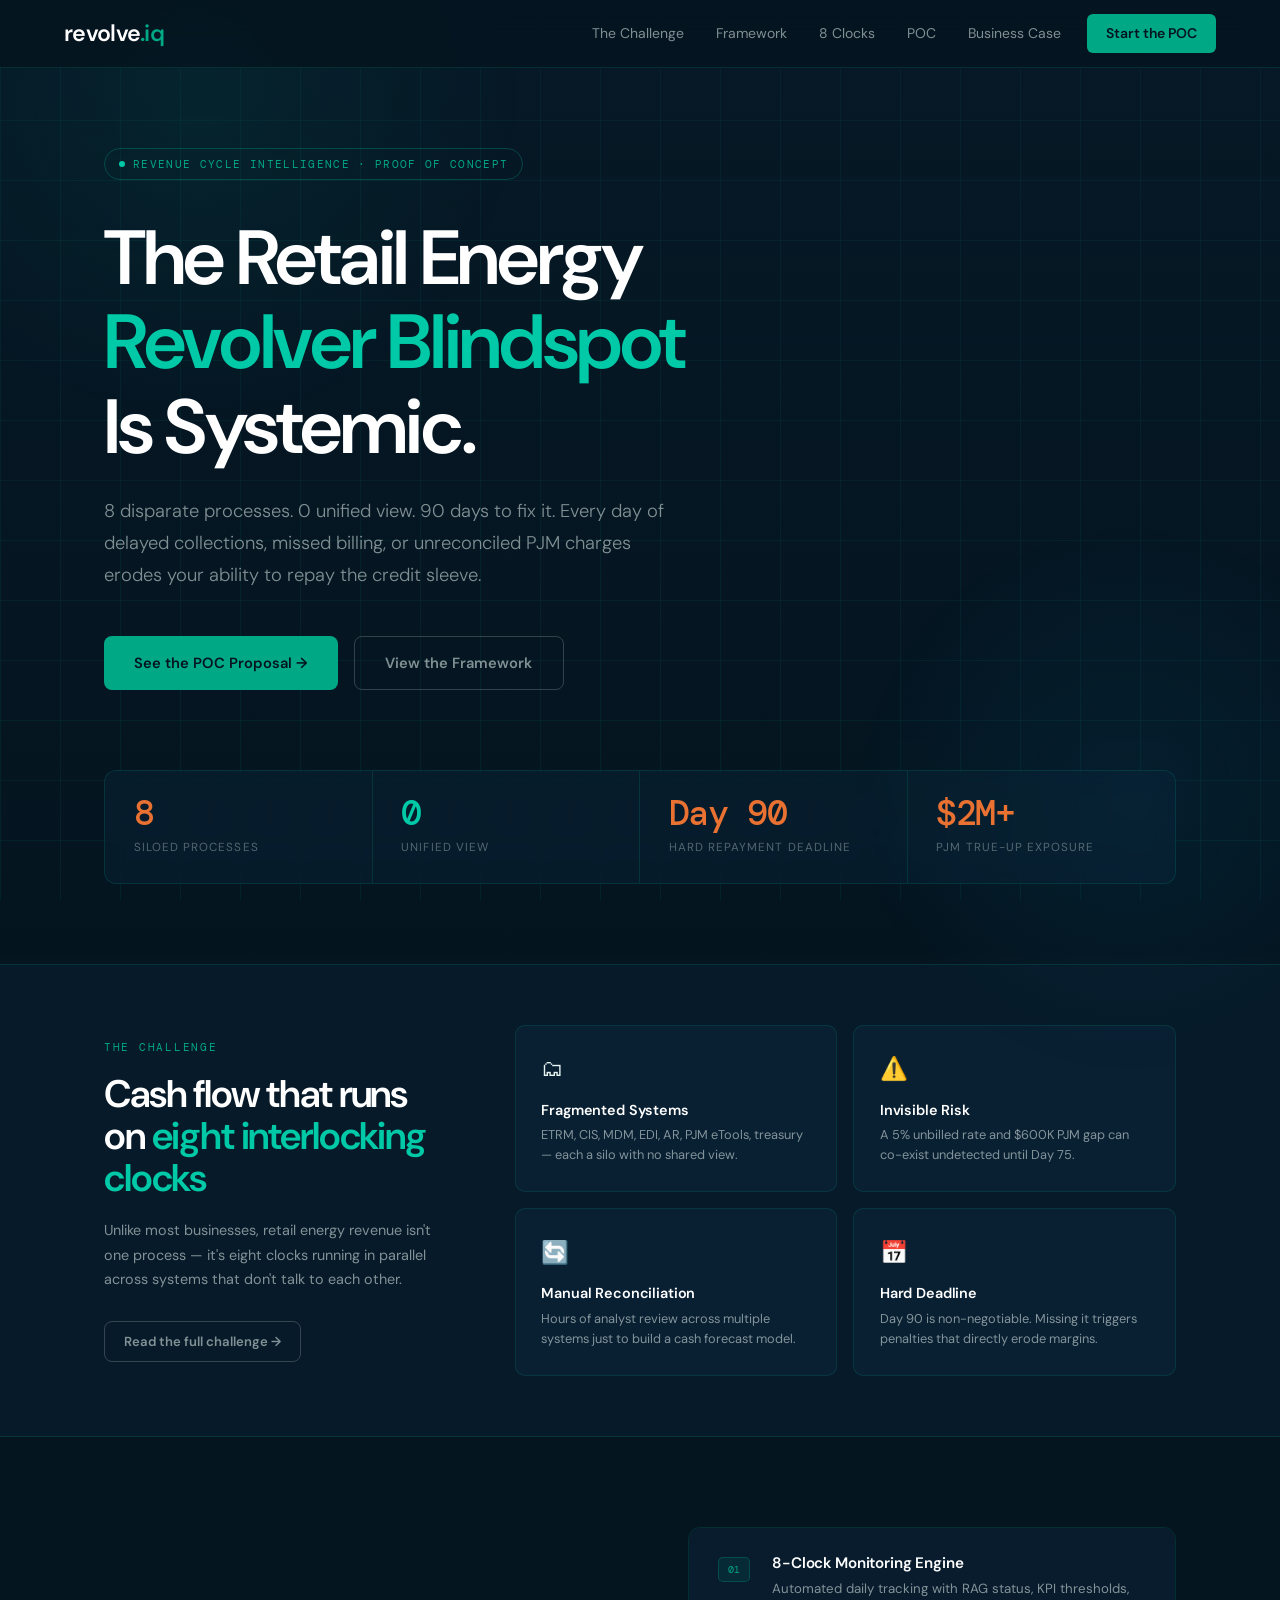
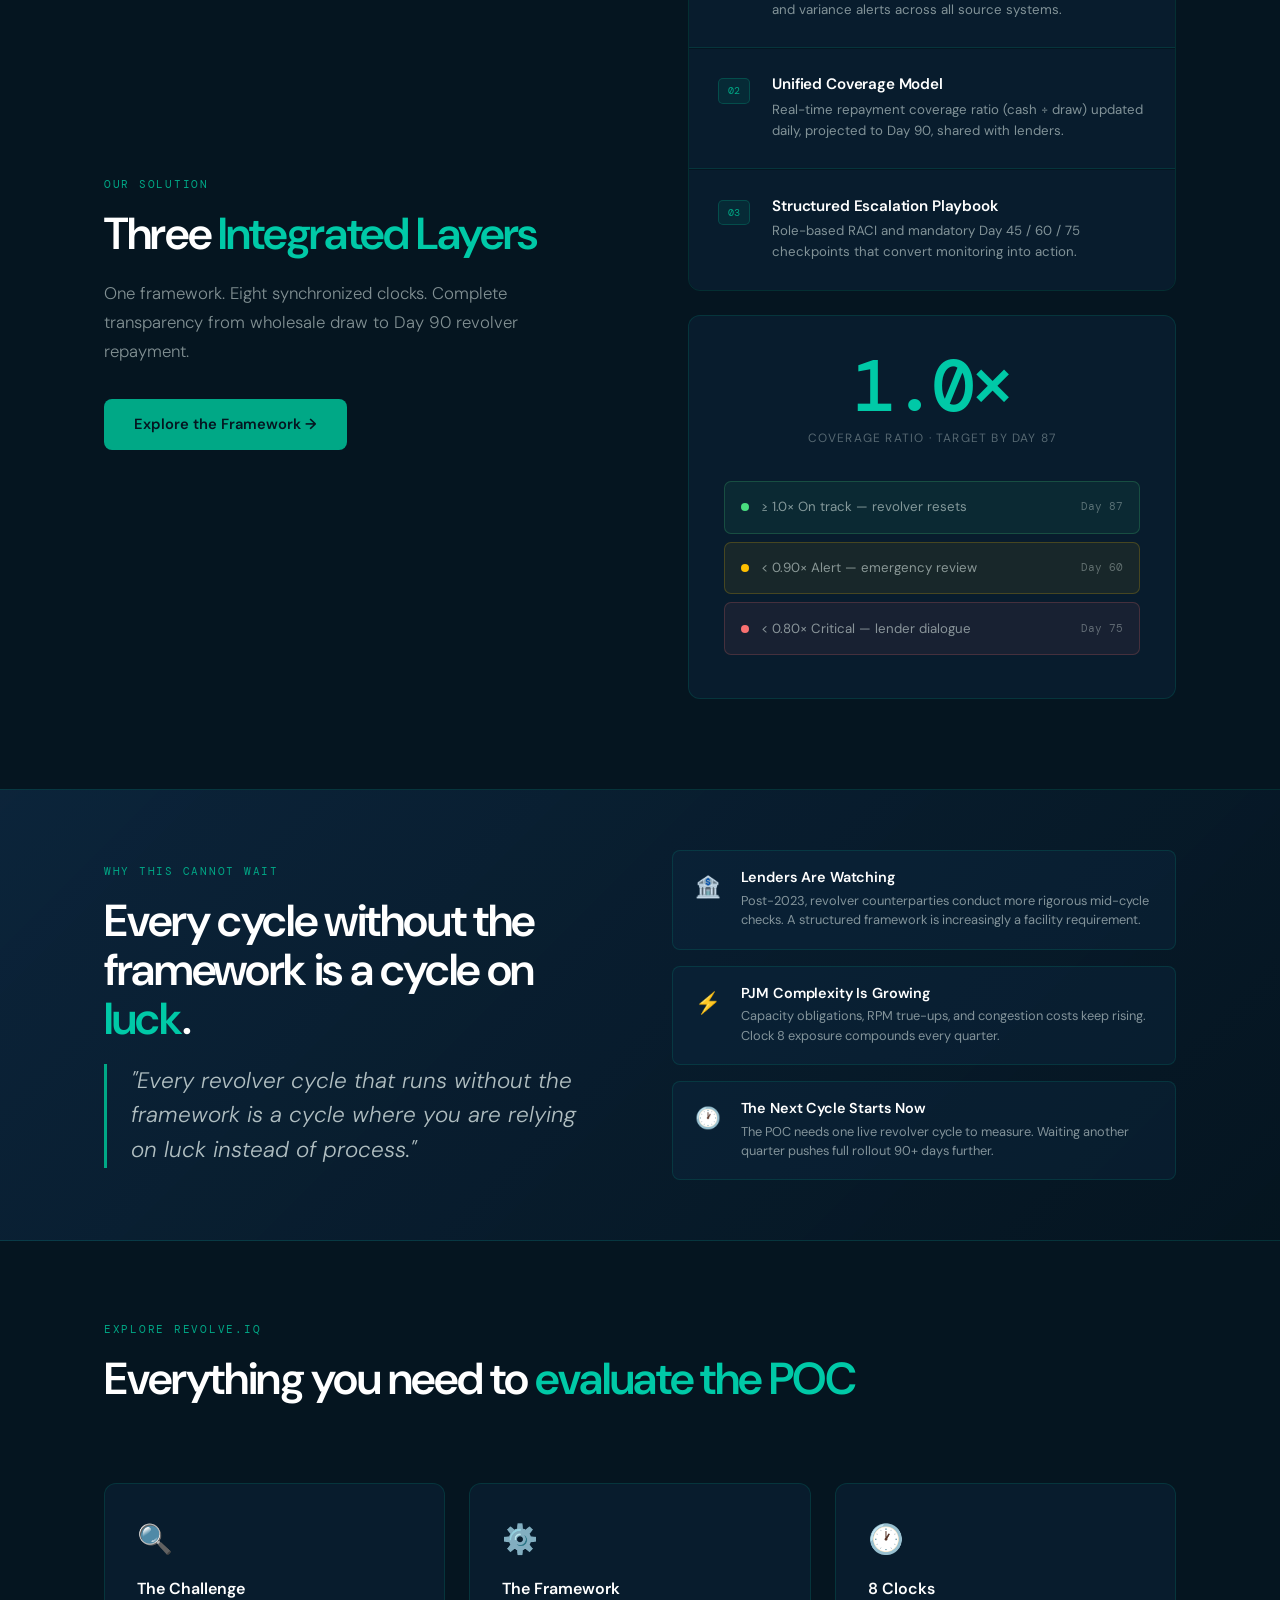
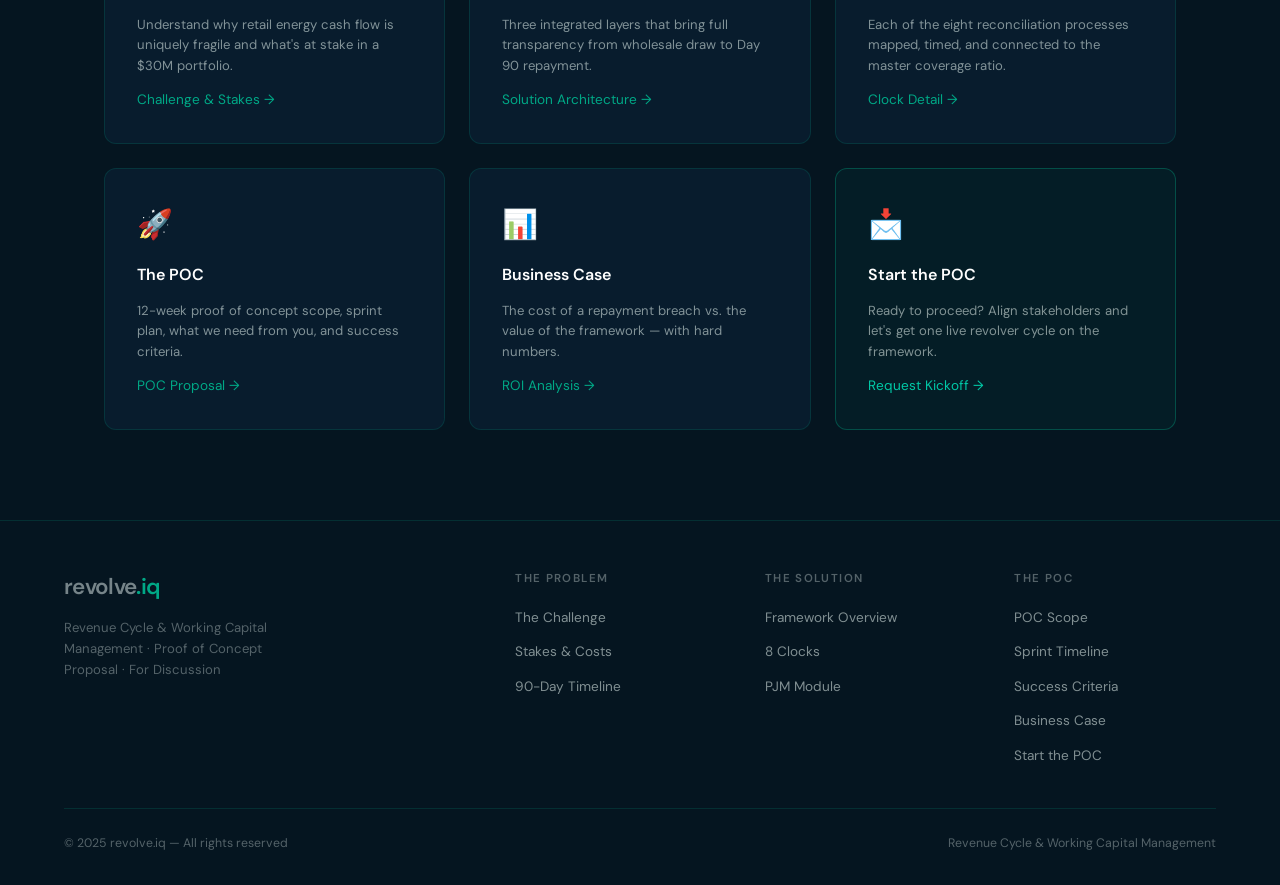
==== index.html @ ef3887de "Initial commit: Revolve IQ website" ====
<!DOCTYPE html>
<html lang="en">
<head>
<meta charset="UTF-8">
<meta name="viewport" content="width=device-width, initial-scale=1.0">
<title>revolve.iq — Revenue Cycle Intelligence</title>
<meta name="description" content="8 clocks. One repayment goal. The Revenue Cycle Oversight Framework for retail energy operators.">
<link rel="stylesheet" href="styles.css">
<style>
/* ── HERO ── */
.hero {
  min-height: calc(100vh - 68px);
  display: flex;
  flex-direction: column;
  justify-content: center;
  padding: 80px 5% 80px;
  max-width: 1200px;
  margin: 0 auto;
}

.hero-pill {
  display: inline-flex;
  align-items: center;
  gap: 8px;
  font-family: 'DM Mono', monospace;
  font-size: 0.7rem;
  color: var(--teal);
  letter-spacing: 0.12em;
  text-transform: uppercase;
  border: 1px solid rgba(0,168,134,0.32);
  padding: 6px 14px;
  border-radius: 100px;
  width: fit-content;
  margin-bottom: 2.2rem;
}
.hero-pill::before {
  content: '';
  width: 6px; height: 6px;
  border-radius: 50%;
  background: var(--teal-bright);
  animation: blink 2s ease-in-out infinite;
}
@keyframes blink { 0%,100%{opacity:1;transform:scale(1)} 50%{opacity:.4;transform:scale(.75)} }

.hero h1 { max-width: 860px; }

.hero-sub {
  font-size: 1.15rem;
  color: var(--text-muted);
  max-width: 560px;
  margin-bottom: 2.8rem;
  font-weight: 300;
  line-height: 1.75;
}

.hero-btns { display: flex; gap: 1rem; flex-wrap: wrap; margin-bottom: 5rem; }

/* STAT STRIP */
.stat-strip {
  display: grid;
  grid-template-columns: repeat(4, 1fr);
  border: 1px solid var(--border);
  border-radius: 12px;
  overflow: hidden;
  background: rgba(14,40,65,0.35);
  backdrop-filter: blur(10px);
}
.stat-item {
  padding: 1.6rem 1.8rem;
  border-right: 1px solid var(--border);
}
.stat-item:last-child { border-right: none; }

/* ── PROBLEM STRIP ── */
.problem-strip {
  background: rgba(14,40,65,0.3);
  border-top: 1px solid var(--border);
  border-bottom: 1px solid var(--border);
}
.problem-inner {
  max-width: 1200px;
  margin: 0 auto;
  padding: 60px 5%;
  display: grid;
  grid-template-columns: 1fr 2fr;
  gap: 5rem;
  align-items: center;
}
.problem-inner h2 { font-size: clamp(1.6rem, 3vw, 2.4rem); }

.problem-cards {
  display: grid;
  grid-template-columns: 1fr 1fr;
  gap: 1rem;
}
.prob-card {
  padding: 1.6rem;
  background: var(--card-bg);
  border: 1px solid var(--border);
  border-radius: 10px;
  transition: border-color 0.3s;
}
.prob-card:hover { border-color: rgba(0,168,134,0.35); }
.prob-icon { font-size: 1.4rem; margin-bottom: 0.9rem; }
.prob-card h4 { font-size: 0.9rem; margin-bottom: 0.4rem; }
.prob-card p { font-size: 0.8rem; color: var(--text-muted); line-height: 1.6; }

/* ── SOLUTION TEASER ── */
.sol-teaser {
  max-width: 1200px;
  margin: 0 auto;
  padding: 90px 5%;
  display: grid;
  grid-template-columns: 1fr 1fr;
  gap: 6rem;
  align-items: center;
}

.layers {
  display: flex;
  flex-direction: column;
  gap: 1px;
  border: 1px solid var(--border);
  border-radius: 12px;
  overflow: hidden;
}
.layer {
  display: flex;
  gap: 1.4rem;
  padding: 1.7rem 1.8rem;
  background: var(--card-bg);
  border-bottom: 1px solid var(--border);
  transition: background 0.25s;
  text-decoration: none;
}
.layer:last-child { border-bottom: none; }
.layer:hover { background: var(--card-hover); }
.layer-n {
  font-family: 'DM Mono', monospace;
  font-size: 0.65rem;
  color: var(--teal);
  background: rgba(0,168,134,0.1);
  border: 1px solid rgba(0,168,134,0.28);
  border-radius: 5px;
  padding: 3px 9px;
  white-space: nowrap;
  align-self: flex-start;
  margin-top: 2px;
}
.layer-body h4 { color: #fff; margin-bottom: 0.35rem; }
.layer-body p { font-size: 0.83rem; color: var(--text-muted); line-height: 1.6; }

/* Coverage card */
.cov-card {
  background: var(--card-bg);
  border: 1px solid var(--border);
  border-radius: 12px;
  padding: 2.2rem;
}
.cov-big {
  font-family: 'DM Mono', monospace;
  font-size: 4.5rem;
  font-weight: 500;
  color: var(--teal-bright);
  line-height: 1;
  letter-spacing: -0.05em;
  text-align: center;
  margin-bottom: 0.4rem;
}
.cov-sub {
  text-align: center;
  font-size: 0.75rem;
  color: var(--text-dim);
  text-transform: uppercase;
  letter-spacing: 0.1em;
  margin-bottom: 2rem;
}
.rag-row {
  display: flex;
  align-items: center;
  gap: 12px;
  padding: 0.9rem 1rem;
  border-radius: 7px;
  font-size: 0.83rem;
  margin-bottom: 8px;
}
.rag-row.g { background: rgba(74,222,128,0.07); border: 1px solid rgba(74,222,128,0.2); }
.rag-row.a { background: rgba(255,192,0,0.07);  border: 1px solid rgba(255,192,0,0.2); }
.rag-row.r { background: rgba(248,113,113,0.07);border: 1px solid rgba(248,113,113,0.2);}
.rag-row-lbl { flex: 1; color: var(--text-muted); }
.rag-day { font-family: 'DM Mono', monospace; font-size: 0.68rem; color: var(--text-dim); }

/* ── PAGE LINKS GRID ── */
.pages-grid {
  max-width: 1200px;
  margin: 0 auto;
  padding: 0 5% 90px;
  display: grid;
  grid-template-columns: repeat(3, 1fr);
  gap: 1.5rem;
}
.page-link-card {
  background: var(--card-bg);
  border: 1px solid var(--border);
  border-radius: 12px;
  padding: 2rem;
  text-decoration: none;
  display: flex;
  flex-direction: column;
  gap: 0.8rem;
  transition: border-color 0.3s, background 0.3s, transform 0.2s;
}
.page-link-card:hover { border-color: rgba(0,168,134,0.42); background: var(--card-hover); transform: translateY(-2px); }
.plc-icon { font-size: 1.8rem; }
.plc-title { font-size: 1rem; font-weight: 600; color: #fff; }
.plc-desc { font-size: 0.82rem; color: var(--text-muted); line-height: 1.55; }
.plc-arrow { font-size: 0.85rem; color: var(--teal); margin-top: auto; }

/* urgency banner */
.urgency-banner {
  background: linear-gradient(135deg, rgba(14,40,65,0.8) 0%, rgba(5,21,32,0.95) 100%);
  border-top: 1px solid var(--border);
  border-bottom: 1px solid var(--border);
}
.urgency-inner {
  max-width: 1200px;
  margin: 0 auto;
  padding: 60px 5%;
  display: grid;
  grid-template-columns: 1fr 1fr;
  gap: 4rem;
  align-items: center;
}
.urgency-quote {
  font-size: 1.4rem;
  font-weight: 300;
  line-height: 1.55;
  color: rgba(232,244,241,0.75);
  font-style: italic;
  border-left: 3px solid var(--teal);
  padding-left: 1.5rem;
}
.urgency-points { display: flex; flex-direction: column; gap: 1rem; }
.up {
  display: flex;
  gap: 1.2rem;
  align-items: flex-start;
  padding: 1.2rem 1.4rem;
  background: rgba(14,40,65,0.4);
  border: 1px solid var(--border);
  border-radius: 8px;
}
.up-icon { font-size: 1.3rem; flex-shrink: 0; }
.up h4 { font-size: 0.9rem; margin-bottom: 0.3rem; }
.up p { font-size: 0.8rem; color: var(--text-muted); line-height: 1.5; }

@media (max-width: 900px) {
  .stat-strip { grid-template-columns: repeat(2,1fr); }
  .problem-inner { grid-template-columns: 1fr; gap: 2rem; }
  .sol-teaser { grid-template-columns: 1fr; gap: 3rem; }
  .pages-grid { grid-template-columns: 1fr 1fr; }
  .urgency-inner { grid-template-columns: 1fr; gap: 2.5rem; }
}
@media (max-width: 600px) {
  .stat-strip { grid-template-columns: 1fr 1fr; }
  .problem-cards { grid-template-columns: 1fr; }
  .pages-grid { grid-template-columns: 1fr; }
}
</style>
</head>
<body>

<div class="glow glow-tl"></div>
<div class="glow glow-br"></div>

<!-- NAV -->
<nav class="site-nav">
  <a href="index.html" class="nav-logo">revolve<span>.iq</span></a>
  <button class="nav-toggle" aria-label="Menu"><span></span><span></span><span></span></button>
  <ul class="nav-links">
    <li><a href="challenge.html">The Challenge</a></li>
    <li><a href="framework.html">Framework</a></li>
    <li><a href="clocks.html">8 Clocks</a></li>
    <li><a href="poc.html">POC</a></li>
    <li><a href="business-case.html">Business Case</a></li>
    <li><a href="contact.html" class="nav-cta">Start the POC</a></li>
  </ul>
</nav>

<div class="page">

  <!-- HERO -->
  <section style="background: linear-gradient(180deg, rgba(14,40,65,0.18) 0%, transparent 100%);">
    <div class="hero">
      <div class="hero-pill">Revenue Cycle Intelligence · Proof of Concept</div>
      <h1>The Retail Energy<br><em class="accent">Revolver Blindspot</em><br>Is Systemic.</h1>
      <p class="hero-sub">8 disparate processes. 0 unified view. 90 days to fix it. Every day of delayed collections, missed billing, or unreconciled PJM charges erodes your ability to repay the credit sleeve.</p>
      <div class="hero-btns">
        <a href="poc.html" class="btn btn-primary">See the POC Proposal →</a>
        <a href="framework.html" class="btn btn-ghost">View the Framework</a>
      </div>
      <div class="stat-strip reveal">
        <div class="stat-item">
          <div class="stat-box"><div class="num"><span class="a">8</span></div><div class="lbl">Siloed Processes</div></div>
        </div>
        <div class="stat-item">
          <div class="stat-box"><div class="num"><span class="t">0</span></div><div class="lbl">Unified View</div></div>
        </div>
        <div class="stat-item">
          <div class="stat-box"><div class="num"><span class="a">Day 90</span></div><div class="lbl">Hard Repayment Deadline</div></div>
        </div>
        <div class="stat-item">
          <div class="stat-box"><div class="num"><span class="a">$2M+</span></div><div class="lbl">PJM True-Up Exposure</div></div>
        </div>
      </div>
    </div>
  </section>

  <!-- PROBLEM STRIP -->
  <div class="problem-strip">
    <div class="problem-inner">
      <div>
        <span class="eyebrow">The Challenge</span>
        <h2>Cash flow that runs on <em class="accent">eight interlocking clocks</em></h2>
        <p style="font-size:.9rem;color:var(--text-muted);line-height:1.7;margin-top:1rem;margin-bottom:1.8rem">Unlike most businesses, retail energy revenue isn't one process — it's eight clocks running in parallel across systems that don't talk to each other.</p>
        <a href="challenge.html" class="btn btn-ghost btn-sm">Read the full challenge →</a>
      </div>
      <div class="problem-cards">
        <div class="prob-card reveal">
          <div class="prob-icon">🗂</div>
          <h4>Fragmented Systems</h4>
          <p>ETRM, CIS, MDM, EDI, AR, PJM eTools, treasury — each a silo with no shared view.</p>
        </div>
        <div class="prob-card reveal">
          <div class="prob-icon">⚠️</div>
          <h4>Invisible Risk</h4>
          <p>A 5% unbilled rate and $600K PJM gap can co-exist undetected until Day 75.</p>
        </div>
        <div class="prob-card reveal">
          <div class="prob-icon">🔄</div>
          <h4>Manual Reconciliation</h4>
          <p>Hours of analyst review across multiple systems just to build a cash forecast model.</p>
        </div>
        <div class="prob-card reveal">
          <div class="prob-icon">📅</div>
          <h4>Hard Deadline</h4>
          <p>Day 90 is non-negotiable. Missing it triggers penalties that directly erode margins.</p>
        </div>
      </div>
    </div>
  </div>

  <!-- SOLUTION TEASER -->
  <div class="sol-teaser">
    <div>
      <span class="eyebrow">Our Solution</span>
      <h2>Three <em class="accent">Integrated Layers</em></h2>
      <p class="section-lead" style="margin-bottom:2rem">One framework. Eight synchronized clocks. Complete transparency from wholesale draw to Day 90 revolver repayment.</p>
      <a href="framework.html" class="btn btn-primary">Explore the Framework →</a>
    </div>
    <div>
      <div class="layers reveal">
        <a href="framework.html" class="layer">
          <div class="layer-n">01</div>
          <div class="layer-body">
            <h4>8-Clock Monitoring Engine</h4>
            <p>Automated daily tracking with RAG status, KPI thresholds, and variance alerts across all source systems.</p>
          </div>
        </a>
        <a href="framework.html" class="layer">
          <div class="layer-n">02</div>
          <div class="layer-body">
            <h4>Unified Coverage Model</h4>
            <p>Real-time repayment coverage ratio (cash ÷ draw) updated daily, projected to Day 90, shared with lenders.</p>
          </div>
        </a>
        <a href="framework.html" class="layer">
          <div class="layer-n">03</div>
          <div class="layer-body">
            <h4>Structured Escalation Playbook</h4>
            <p>Role-based RACI and mandatory Day 45 / 60 / 75 checkpoints that convert monitoring into action.</p>
          </div>
        </a>
      </div>

      <div class="cov-card reveal" style="margin-top:1.5rem">
        <div class="cov-big">1.0×</div>
        <div class="cov-sub">Coverage Ratio · Target by Day 87</div>
        <div class="rag-row g"><div class="rag-dot g"></div><div class="rag-row-lbl">≥ 1.0× On track — revolver resets</div><div class="rag-day">Day 87</div></div>
        <div class="rag-row a"><div class="rag-dot a"></div><div class="rag-row-lbl">< 0.90× Alert — emergency review</div><div class="rag-day">Day 60</div></div>
        <div class="rag-row r"><div class="rag-dot r"></div><div class="rag-row-lbl">< 0.80× Critical — lender dialogue</div><div class="rag-day">Day 75</div></div>
      </div>
    </div>
  </div>

  <!-- URGENCY -->
  <div class="urgency-banner">
    <div class="urgency-inner">
      <div>
        <span class="eyebrow">Why This Cannot Wait</span>
        <h2 style="margin-bottom:1.2rem">Every cycle without the framework is a cycle on <em class="accent">luck</em>.</h2>
        <blockquote class="urgency-quote">"Every revolver cycle that runs without the framework is a cycle where you are relying on luck instead of process."</blockquote>
      </div>
      <div class="urgency-points">
        <div class="up reveal">
          <div class="up-icon">🏦</div>
          <div>
            <h4>Lenders Are Watching</h4>
            <p>Post-2023, revolver counterparties conduct more rigorous mid-cycle checks. A structured framework is increasingly a facility requirement.</p>
          </div>
        </div>
        <div class="up reveal">
          <div class="up-icon">⚡</div>
          <div>
            <h4>PJM Complexity Is Growing</h4>
            <p>Capacity obligations, RPM true-ups, and congestion costs keep rising. Clock 8 exposure compounds every quarter.</p>
          </div>
        </div>
        <div class="up reveal">
          <div class="up-icon">🕐</div>
          <div>
            <h4>The Next Cycle Starts Now</h4>
            <p>The POC needs one live revolver cycle to measure. Waiting another quarter pushes full rollout 90+ days further.</p>
          </div>
        </div>
      </div>
    </div>
  </div>

  <!-- NAVIGATE THE SITE -->
  <div style="max-width:1200px;margin:0 auto;padding:80px 5% 30px">
    <span class="eyebrow">Explore revolve.iq</span>
    <h2 style="margin-bottom:3rem">Everything you need to <em class="accent">evaluate the POC</em></h2>
  </div>
  <div class="pages-grid">
    <a href="challenge.html" class="page-link-card reveal">
      <div class="plc-icon">🔍</div>
      <div class="plc-title">The Challenge</div>
      <div class="plc-desc">Understand why retail energy cash flow is uniquely fragile and what's at stake in a $30M portfolio.</div>
      <div class="plc-arrow">Challenge & Stakes →</div>
    </a>
    <a href="framework.html" class="page-link-card reveal">
      <div class="plc-icon">⚙️</div>
      <div class="plc-title">The Framework</div>
      <div class="plc-desc">Three integrated layers that bring full transparency from wholesale draw to Day 90 repayment.</div>
      <div class="plc-arrow">Solution Architecture →</div>
    </a>
    <a href="clocks.html" class="page-link-card reveal">
      <div class="plc-icon">🕐</div>
      <div class="plc-title">8 Clocks</div>
      <div class="plc-desc">Each of the eight reconciliation processes mapped, timed, and connected to the master coverage ratio.</div>
      <div class="plc-arrow">Clock Detail →</div>
    </a>
    <a href="poc.html" class="page-link-card reveal">
      <div class="plc-icon">🚀</div>
      <div class="plc-title">The POC</div>
      <div class="plc-desc">12-week proof of concept scope, sprint plan, what we need from you, and success criteria.</div>
      <div class="plc-arrow">POC Proposal →</div>
    </a>
    <a href="business-case.html" class="page-link-card reveal">
      <div class="plc-icon">📊</div>
      <div class="plc-title">Business Case</div>
      <div class="plc-desc">The cost of a repayment breach vs. the value of the framework — with hard numbers.</div>
      <div class="plc-arrow">ROI Analysis →</div>
    </a>
    <a href="contact.html" class="page-link-card reveal" style="border-color:rgba(0,168,134,0.35);background:rgba(0,168,134,0.06)">
      <div class="plc-icon">📩</div>
      <div class="plc-title">Start the POC</div>
      <div class="plc-desc">Ready to proceed? Align stakeholders and let's get one live revolver cycle on the framework.</div>
      <div class="plc-arrow" style="color:var(--teal-bright)">Request Kickoff →</div>
    </a>
  </div>

</div><!-- /page -->

<!-- FOOTER -->
<footer class="site-footer">
  <div class="footer-grid">
    <div>
      <div class="footer-logo">revolve<span>.iq</span></div>
      <p class="footer-tagline">Revenue Cycle & Working Capital Management · Proof of Concept Proposal · For Discussion</p>
    </div>
    <div class="footer-col">
      <h5>The Problem</h5>
      <ul>
        <li><a href="challenge.html">The Challenge</a></li>
        <li><a href="challenge.html#stakes">Stakes & Costs</a></li>
        <li><a href="challenge.html#timeline">90-Day Timeline</a></li>
      </ul>
    </div>
    <div class="footer-col">
      <h5>The Solution</h5>
      <ul>
        <li><a href="framework.html">Framework Overview</a></li>
        <li><a href="clocks.html">8 Clocks</a></li>
        <li><a href="clocks.html#pjm">PJM Module</a></li>
      </ul>
    </div>
    <div class="footer-col">
      <h5>The POC</h5>
      <ul>
        <li><a href="poc.html">POC Scope</a></li>
        <li><a href="poc.html#timeline">Sprint Timeline</a></li>
        <li><a href="poc.html#success">Success Criteria</a></li>
        <li><a href="business-case.html">Business Case</a></li>
        <li><a href="contact.html">Start the POC</a></li>
      </ul>
    </div>
  </div>
  <div class="footer-bottom">
    <span>© 2025 revolve.iq — All rights reserved</span>
    <span>Revenue Cycle & Working Capital Management</span>
  </div>
</footer>

<script src="main.js"></script>
</body>
</html>
---- styles.css ----
/* ══════════════════════════════════════════
   revolve.iq — Global Stylesheet
   ══════════════════════════════════════════ */

@import url('https://fonts.googleapis.com/css2?family=DM+Sans:ital,opsz,wght@0,9..40,300;0,9..40,400;0,9..40,500;0,9..40,600;1,9..40,300&family=DM+Mono:wght@400;500&display=swap');

:root {
  --ink:         #051520;
  --ink-mid:     #0E2841;
  --ink-light:   #1E3550;
  --teal:        #00A886;
  --teal-bright: #00C9A7;
  --teal-dim:    #467886;
  --amber:       #E97132;
  --amber-light: #FFC000;
  --sky:         #0F9ED5;
  --red-alert:   #F87171;
  --green-ok:    #4ADE80;
  --slate:       #64748B;
  --border:      rgba(0,168,134,0.18);
  --text:        #E8F4F1;
  --text-muted:  rgba(232,244,241,0.55);
  --text-dim:    rgba(232,244,241,0.35);
  --card-bg:     rgba(14,40,65,0.40);
  --card-hover:  rgba(14,40,65,0.65);
}

*, *::before, *::after { box-sizing: border-box; margin: 0; padding: 0; }
html { scroll-behavior: smooth; }

body {
  font-family: 'DM Sans', sans-serif;
  background: var(--ink);
  color: var(--text);
  line-height: 1.65;
  overflow-x: hidden;
  min-height: 100vh;
}

/* ── GRID BACKGROUND ── */
body::before {
  content: '';
  position: fixed;
  inset: 0;
  background-image:
    linear-gradient(var(--border) 1px, transparent 1px),
    linear-gradient(90deg, var(--border) 1px, transparent 1px);
  background-size: 60px 60px;
  pointer-events: none;
  z-index: 0;
  opacity: 0.5;
}

/* ── GLOW ORBS ── */
.glow { position: fixed; border-radius: 50%; pointer-events: none; z-index: 0; }
.glow-tl { width: 700px; height: 700px; top: -250px; left: -150px;
  background: radial-gradient(circle, rgba(0,168,134,0.10) 0%, transparent 65%); }
.glow-br { width: 600px; height: 600px; bottom: -200px; right: -150px;
  background: radial-gradient(circle, rgba(15,158,213,0.08) 0%, transparent 65%); }

/* ── NAV ── */
nav.site-nav {
  position: fixed;
  top: 0; left: 0; right: 0;
  z-index: 200;
  height: 68px;
  display: flex;
  align-items: center;
  justify-content: space-between;
  padding: 0 5%;
  background: rgba(5,21,32,0.88);
  backdrop-filter: blur(18px);
  -webkit-backdrop-filter: blur(18px);
  border-bottom: 1px solid var(--border);
}

.nav-logo {
  font-size: 1.45rem;
  font-weight: 600;
  letter-spacing: -0.03em;
  color: #fff;
  text-decoration: none;
}
.nav-logo span { color: var(--teal); }

.nav-links {
  display: flex;
  align-items: center;
  gap: 0.2rem;
  list-style: none;
}

.nav-links a {
  display: block;
  padding: 0.45rem 0.9rem;
  color: var(--text-muted);
  text-decoration: none;
  font-size: 0.875rem;
  font-weight: 400;
  border-radius: 6px;
  transition: color 0.2s, background 0.2s;
  white-space: nowrap;
}
.nav-links a:hover { color: var(--teal-bright); background: rgba(0,168,134,0.07); }
.nav-links a.active { color: var(--teal-bright); }

.nav-cta {
  background: var(--teal) !important;
  color: var(--ink) !important;
  font-weight: 600 !important;
  padding: 0.5rem 1.2rem !important;
  border-radius: 6px !important;
  margin-left: 0.5rem;
  transition: background 0.2s !important;
}
.nav-cta:hover { background: var(--teal-bright) !important; color: var(--ink) !important; }

/* hamburger */
.nav-toggle {
  display: none;
  flex-direction: column;
  gap: 5px;
  cursor: pointer;
  padding: 6px;
  background: none;
  border: none;
}
.nav-toggle span {
  display: block;
  width: 22px;
  height: 1.5px;
  background: var(--text-muted);
  border-radius: 2px;
  transition: all 0.3s;
}

/* ── PAGE CONTENT ── */
.page { position: relative; z-index: 1; padding-top: 68px; }

/* ── LAYOUT HELPERS ── */
.wrap { max-width: 1200px; margin: 0 auto; padding: 0 5%; }
.section { padding: 90px 0; }
.section-sm { padding: 60px 0; }

/* ── EYEBROW ── */
.eyebrow {
  font-family: 'DM Mono', monospace;
  font-size: 0.68rem;
  color: var(--teal);
  letter-spacing: 0.16em;
  text-transform: uppercase;
  margin-bottom: 1rem;
  display: block;
}

/* ── HEADINGS ── */
h1, h2, h3, h4 { font-weight: 600; line-height: 1.1; letter-spacing: -0.03em; }
h1 { font-size: clamp(2.6rem, 6vw, 5rem); color: #fff; margin-bottom: 1.6rem; }
h2 { font-size: clamp(1.9rem, 3.5vw, 3rem); color: #fff; margin-bottom: 1.2rem; }
h3 { font-size: 1.1rem; color: #fff; margin-bottom: 0.6rem; }
h4 { font-size: 0.95rem; color: #fff; margin-bottom: 0.5rem; letter-spacing: -0.01em; }

.accent { color: var(--teal-bright); font-style: normal; }
.warn-text { color: var(--amber); }

.section-lead {
  font-size: 1.05rem;
  color: var(--text-muted);
  max-width: 560px;
  line-height: 1.75;
  font-weight: 300;
}

/* ── BUTTONS ── */
.btn {
  display: inline-flex;
  align-items: center;
  gap: 0.5rem;
  padding: 0.85rem 1.9rem;
  border-radius: 8px;
  font-size: 0.92rem;
  font-weight: 600;
  text-decoration: none;
  cursor: pointer;
  border: none;
  transition: all 0.2s;
  font-family: 'DM Sans', sans-serif;
}

.btn-primary {
  background: var(--teal);
  color: var(--ink);
}
.btn-primary:hover { background: var(--teal-bright); transform: translateY(-1px); }

.btn-ghost {
  background: transparent;
  color: var(--text-muted);
  border: 1px solid rgba(232,244,241,0.2);
}
.btn-ghost:hover { border-color: var(--teal); color: var(--teal-bright); }

.btn-sm { padding: 0.55rem 1.2rem; font-size: 0.82rem; }

/* ── CARDS ── */
.card {
  background: var(--card-bg);
  border: 1px solid var(--border);
  border-radius: 12px;
  padding: 2rem;
  transition: border-color 0.3s, background 0.3s;
}
.card:hover { border-color: rgba(0,168,134,0.38); background: var(--card-hover); }

.card-teal  { border-color: rgba(0,168,134,0.30); background: rgba(0,168,134,0.06); }
.card-amber { border-color: rgba(233,113,50,0.30); background: rgba(233,113,50,0.05); }
.card-red   { border-color: rgba(248,113,113,0.30); background: rgba(248,113,113,0.05); }
.card-sky   { border-color: rgba(15,158,213,0.30); background: rgba(15,158,213,0.05); }

/* ── DIVIDER ── */
hr.divider {
  border: none;
  border-top: 1px solid var(--border);
  position: relative;
  z-index: 1;
}

/* ── BADGE ── */
.badge {
  display: inline-block;
  font-family: 'DM Mono', monospace;
  font-size: 0.62rem;
  font-weight: 500;
  text-transform: uppercase;
  letter-spacing: 0.1em;
  padding: 3px 10px;
  border-radius: 100px;
}
.badge-teal  { background: rgba(0,168,134,0.15); color: var(--teal-bright); border: 1px solid rgba(0,168,134,0.3); }
.badge-amber { background: rgba(233,113,50,0.15); color: var(--amber); border: 1px solid rgba(233,113,50,0.3); }
.badge-red   { background: rgba(248,113,113,0.15); color: var(--red-alert); border: 1px solid rgba(248,113,113,0.3); }

/* ── STAT BOX ── */
.stat-box .num {
  font-family: 'DM Mono', monospace;
  font-size: 2.2rem;
  font-weight: 500;
  line-height: 1;
  color: #fff;
  letter-spacing: -0.04em;
}
.stat-box .num .t { color: var(--teal-bright); }
.stat-box .num .a { color: var(--amber); }
.stat-box .lbl {
  font-size: 0.73rem;
  color: var(--text-dim);
  text-transform: uppercase;
  letter-spacing: 0.09em;
  margin-top: 0.4rem;
}

/* ── LIST ITEMS ── */
.dot-list { list-style: none; display: flex; flex-direction: column; gap: 10px; }
.dot-list li {
  font-size: 0.87rem;
  color: var(--text-muted);
  padding-left: 1.4rem;
  position: relative;
  line-height: 1.55;
}
.dot-list li::before {
  content: '';
  position: absolute; left: 0; top: 7px;
  width: 6px; height: 6px;
  border-radius: 50%;
  background: var(--teal-dim);
}

.arrow-list { list-style: none; display: flex; flex-direction: column; gap: 8px; }
.arrow-list li {
  font-size: 0.82rem;
  color: var(--text-dim);
  padding-left: 16px;
  position: relative;
  line-height: 1.45;
}
.arrow-list li::before {
  content: '→';
  position: absolute; left: 0;
  color: rgba(0,168,134,0.4);
  font-size: 0.72rem;
}

/* ── PAGE HERO (inner pages) ── */
.page-hero {
  padding: 80px 0 60px;
  border-bottom: 1px solid var(--border);
  position: relative;
}
.page-hero::after {
  content: '';
  position: absolute;
  bottom: 0; left: 5%; right: 5%;
  height: 1px;
  background: linear-gradient(90deg, transparent, var(--teal), transparent);
  opacity: 0.4;
}

/* ── FOOTER ── */
footer.site-footer {
  position: relative;
  z-index: 1;
  border-top: 1px solid var(--border);
  padding: 3rem 5% 2rem;
}

.footer-grid {
  max-width: 1200px;
  margin: 0 auto;
  display: grid;
  grid-template-columns: 2fr 1fr 1fr 1fr;
  gap: 3rem;
  padding-bottom: 2.5rem;
  border-bottom: 1px solid var(--border);
}

.footer-logo {
  font-size: 1.4rem;
  font-weight: 600;
  letter-spacing: -0.03em;
  color: rgba(232,244,241,0.5);
}
.footer-logo span { color: var(--teal); }

.footer-tagline {
  font-size: 0.82rem;
  color: var(--text-dim);
  line-height: 1.6;
  margin-top: 0.7rem;
  max-width: 240px;
}

.footer-col h5 {
  font-size: 0.72rem;
  font-weight: 600;
  text-transform: uppercase;
  letter-spacing: 0.12em;
  color: var(--text-dim);
  margin-bottom: 1rem;
}

.footer-col ul { list-style: none; display: flex; flex-direction: column; gap: 8px; }
.footer-col ul li a {
  font-size: 0.85rem;
  color: var(--text-muted);
  text-decoration: none;
  transition: color 0.2s;
}
.footer-col ul li a:hover { color: var(--teal-bright); }

.footer-bottom {
  max-width: 1200px;
  margin: 0 auto;
  padding-top: 1.5rem;
  display: flex;
  justify-content: space-between;
  align-items: center;
  font-size: 0.77rem;
  color: var(--text-dim);
}

/* ── RAG STATUS PILLS ── */
.rag { display: flex; align-items: center; gap: 8px; }
.rag-dot { width: 8px; height: 8px; border-radius: 50%; flex-shrink: 0; }
.rag-dot.g { background: var(--green-ok); }
.rag-dot.a { background: var(--amber-light); }
.rag-dot.r { background: var(--red-alert); }

/* ── REVEAL ANIMATION ── */
.reveal {
  opacity: 0;
  transform: translateY(22px);
  transition: opacity 0.6s ease, transform 0.6s ease;
}
.reveal.visible { opacity: 1; transform: none; }

/* ── RESPONSIVE ── */
@media (max-width: 900px) {
  .footer-grid { grid-template-columns: 1fr 1fr; gap: 2rem; }
}

@media (max-width: 700px) {
  .nav-links { display: none; flex-direction: column; position: absolute;
    top: 68px; left: 0; right: 0; background: rgba(5,21,32,0.97);
    padding: 1.5rem 5%; border-bottom: 1px solid var(--border); gap: 0.3rem; }
  .nav-links.open { display: flex; }
  .nav-toggle { display: flex; }
  .footer-grid { grid-template-columns: 1fr; gap: 1.5rem; }
  .footer-bottom { flex-direction: column; gap: 0.5rem; text-align: center; }
  h1 { font-size: 2.4rem; }
  h2 { font-size: 1.8rem; }
}
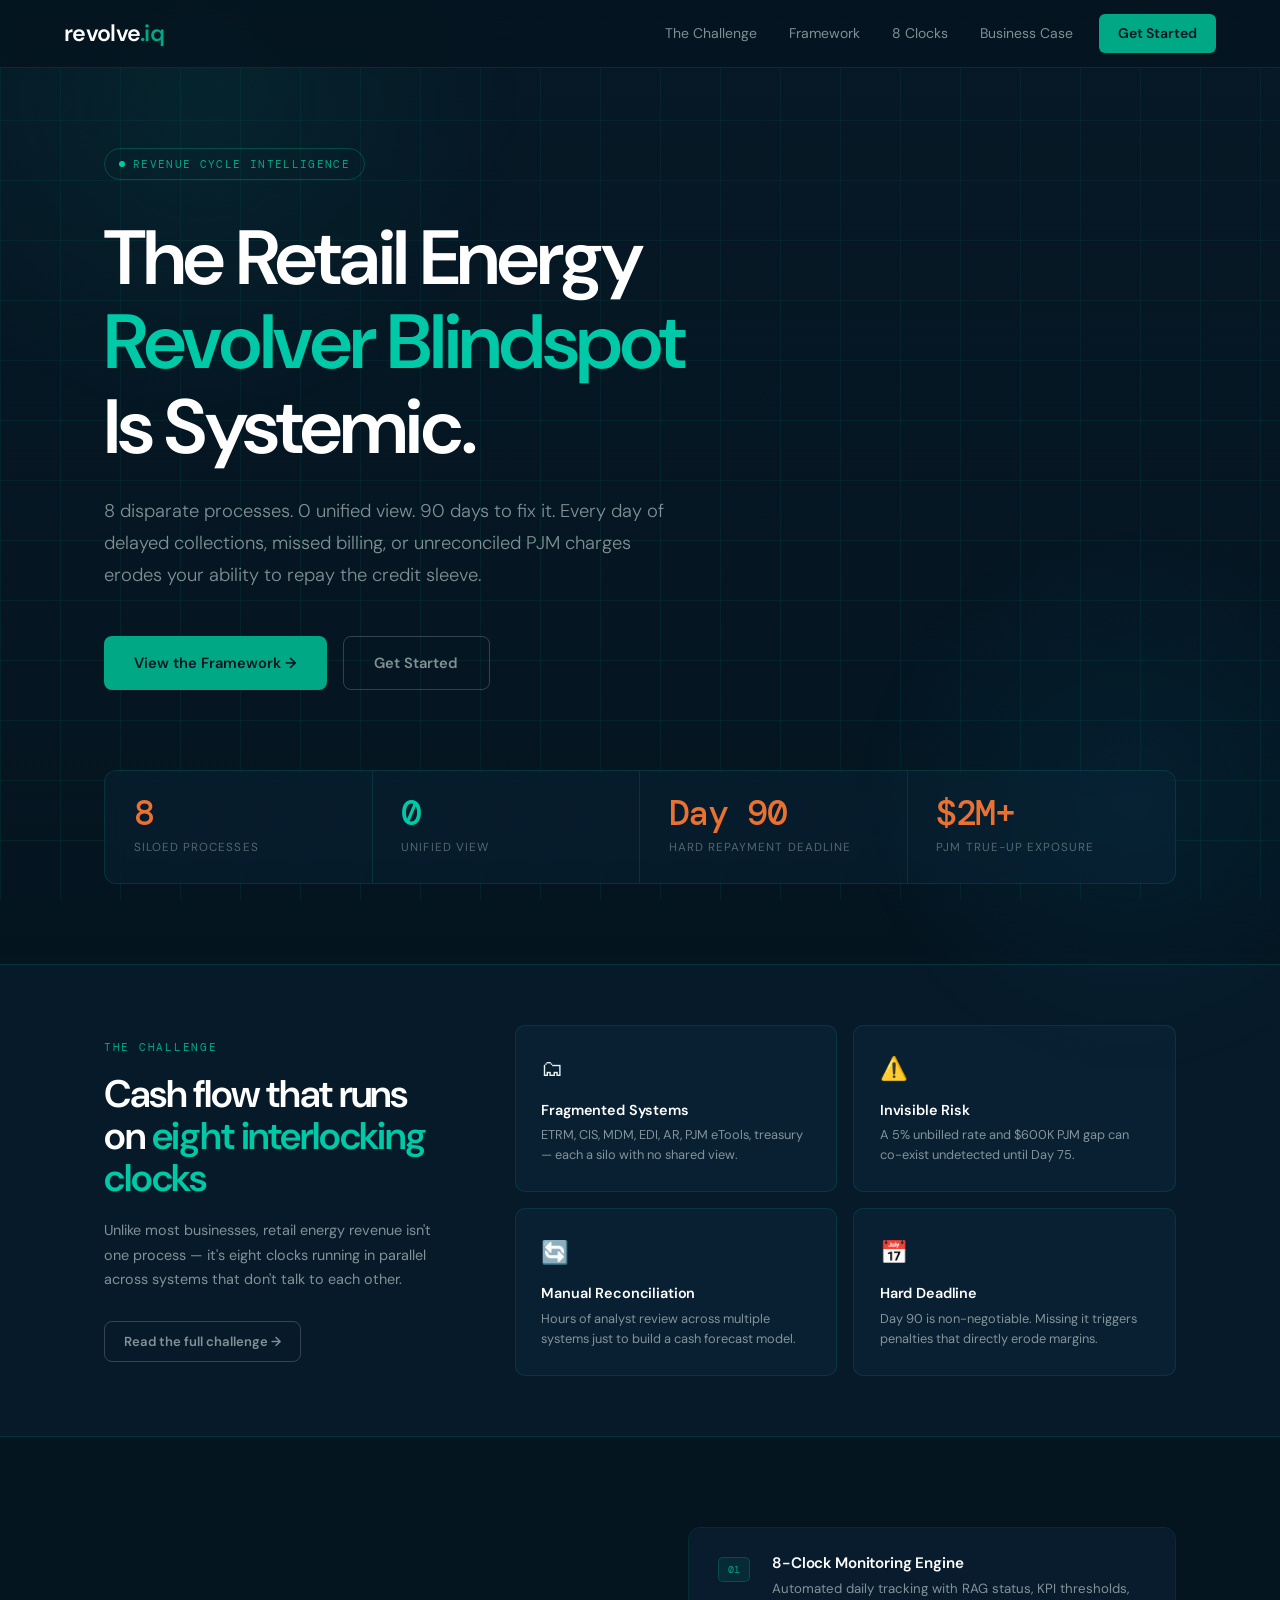
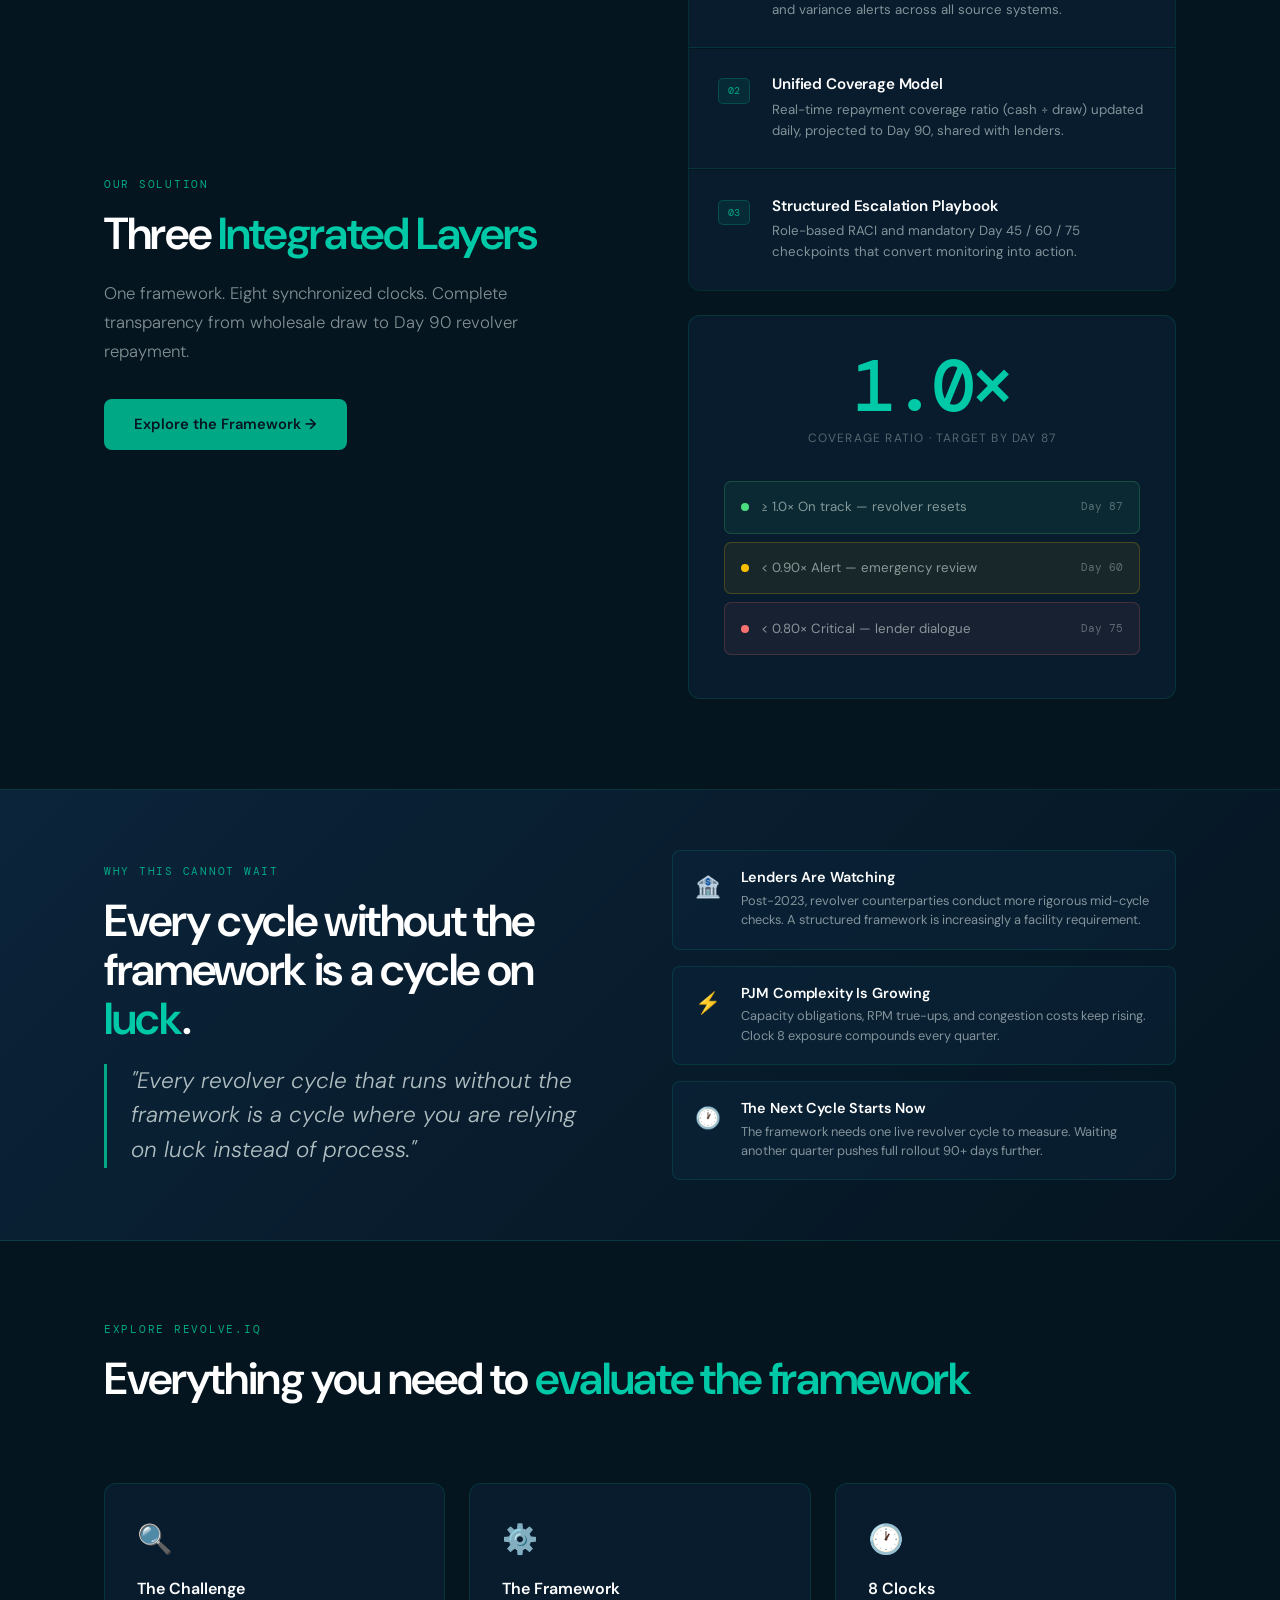
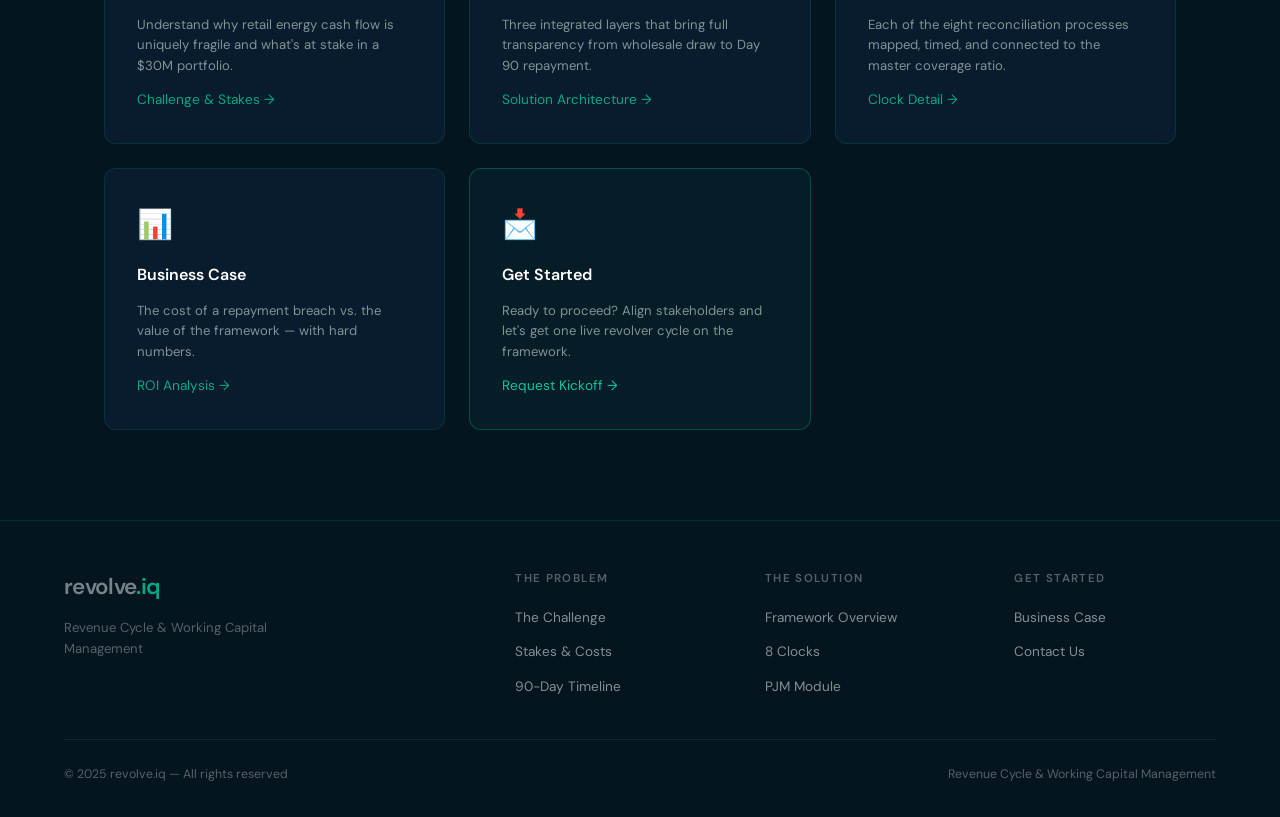
==== commit 21cf9401: "Remove all POC references and poc.html Replace POC nav links, CTAs, and footer sections with generic" ====
--- a/index.html
+++ b/index.html
@@ -281,9 +281,8 @@
     <li><a href="challenge.html">The Challenge</a></li>
     <li><a href="framework.html">Framework</a></li>
     <li><a href="clocks.html">8 Clocks</a></li>
-    <li><a href="poc.html">POC</a></li>
     <li><a href="business-case.html">Business Case</a></li>
-    <li><a href="contact.html" class="nav-cta">Start the POC</a></li>
+    <li><a href="contact.html" class="nav-cta">Get Started</a></li>
   </ul>
 </nav>
 
@@ -292,12 +291,12 @@
   <!-- HERO -->
   <section style="background: linear-gradient(180deg, rgba(14,40,65,0.18) 0%, transparent 100%);">
     <div class="hero">
-      <div class="hero-pill">Revenue Cycle Intelligence · Proof of Concept</div>
+      <div class="hero-pill">Revenue Cycle Intelligence</div>
       <h1>The Retail Energy<br><em class="accent">Revolver Blindspot</em><br>Is Systemic.</h1>
       <p class="hero-sub">8 disparate processes. 0 unified view. 90 days to fix it. Every day of delayed collections, missed billing, or unreconciled PJM charges erodes your ability to repay the credit sleeve.</p>
       <div class="hero-btns">
-        <a href="poc.html" class="btn btn-primary">See the POC Proposal →</a>
-        <a href="framework.html" class="btn btn-ghost">View the Framework</a>
+        <a href="framework.html" class="btn btn-primary">View the Framework →</a>
+        <a href="contact.html" class="btn btn-ghost">Get Started</a>
       </div>
       <div class="stat-strip reveal">
         <div class="stat-item">
@@ -420,7 +419,7 @@
           <div class="up-icon">🕐</div>
           <div>
             <h4>The Next Cycle Starts Now</h4>
-            <p>The POC needs one live revolver cycle to measure. Waiting another quarter pushes full rollout 90+ days further.</p>
+            <p>The framework needs one live revolver cycle to measure. Waiting another quarter pushes full rollout 90+ days further.</p>
           </div>
         </div>
       </div>
@@ -430,7 +429,7 @@
   <!-- NAVIGATE THE SITE -->
   <div style="max-width:1200px;margin:0 auto;padding:80px 5% 30px">
     <span class="eyebrow">Explore revolve.iq</span>
-    <h2 style="margin-bottom:3rem">Everything you need to <em class="accent">evaluate the POC</em></h2>
+    <h2 style="margin-bottom:3rem">Everything you need to <em class="accent">evaluate the framework</em></h2>
   </div>
   <div class="pages-grid">
     <a href="challenge.html" class="page-link-card reveal">
@@ -451,12 +450,6 @@
       <div class="plc-desc">Each of the eight reconciliation processes mapped, timed, and connected to the master coverage ratio.</div>
       <div class="plc-arrow">Clock Detail →</div>
     </a>
-    <a href="poc.html" class="page-link-card reveal">
-      <div class="plc-icon">🚀</div>
-      <div class="plc-title">The POC</div>
-      <div class="plc-desc">12-week proof of concept scope, sprint plan, what we need from you, and success criteria.</div>
-      <div class="plc-arrow">POC Proposal →</div>
-    </a>
     <a href="business-case.html" class="page-link-card reveal">
       <div class="plc-icon">📊</div>
       <div class="plc-title">Business Case</div>
@@ -465,7 +458,7 @@
     </a>
     <a href="contact.html" class="page-link-card reveal" style="border-color:rgba(0,168,134,0.35);background:rgba(0,168,134,0.06)">
       <div class="plc-icon">📩</div>
-      <div class="plc-title">Start the POC</div>
+      <div class="plc-title">Get Started</div>
       <div class="plc-desc">Ready to proceed? Align stakeholders and let's get one live revolver cycle on the framework.</div>
       <div class="plc-arrow" style="color:var(--teal-bright)">Request Kickoff →</div>
     </a>
@@ -478,7 +471,7 @@
   <div class="footer-grid">
     <div>
       <div class="footer-logo">revolve<span>.iq</span></div>
-      <p class="footer-tagline">Revenue Cycle & Working Capital Management · Proof of Concept Proposal · For Discussion</p>
+      <p class="footer-tagline">Revenue Cycle & Working Capital Management</p>
     </div>
     <div class="footer-col">
       <h5>The Problem</h5>
@@ -497,13 +490,10 @@
       </ul>
     </div>
     <div class="footer-col">
-      <h5>The POC</h5>
+      <h5>Get Started</h5>
       <ul>
-        <li><a href="poc.html">POC Scope</a></li>
-        <li><a href="poc.html#timeline">Sprint Timeline</a></li>
-        <li><a href="poc.html#success">Success Criteria</a></li>
         <li><a href="business-case.html">Business Case</a></li>
-        <li><a href="contact.html">Start the POC</a></li>
+        <li><a href="contact.html">Contact Us</a></li>
       </ul>
     </div>
   </div>
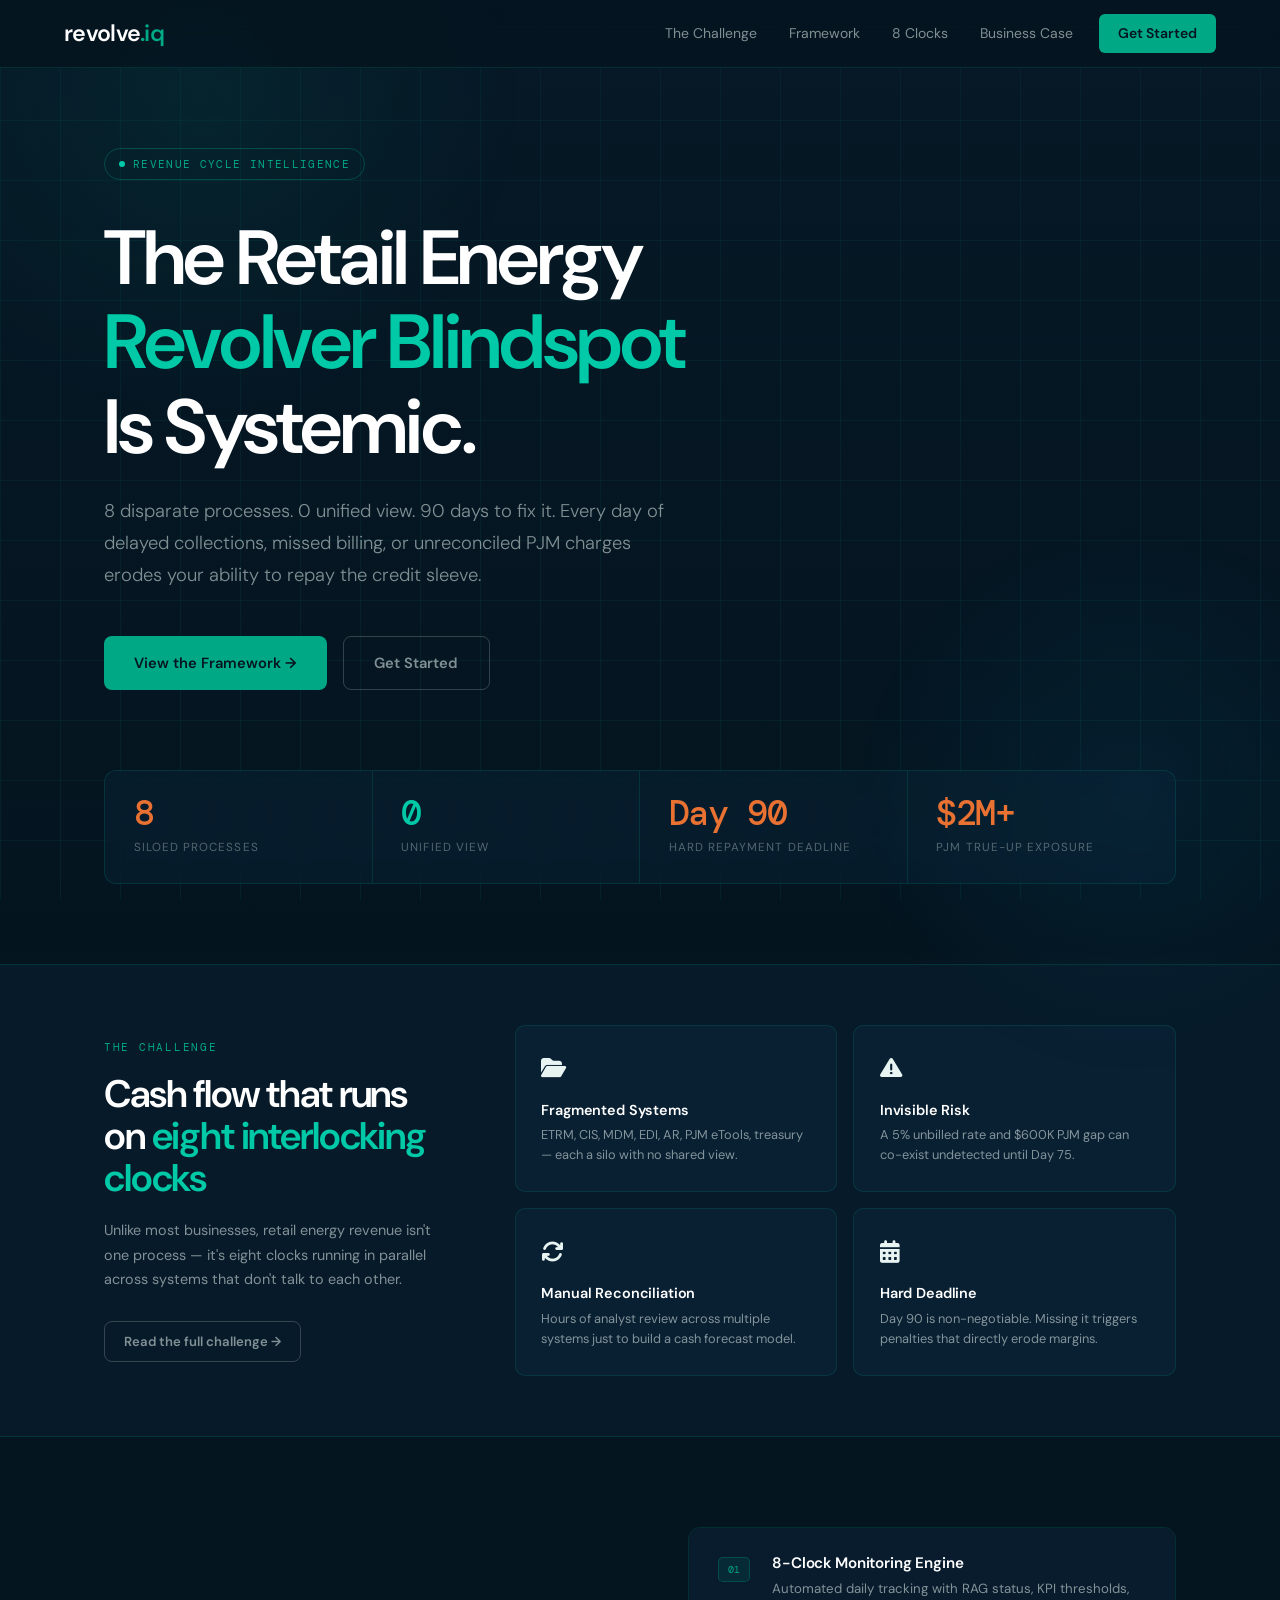
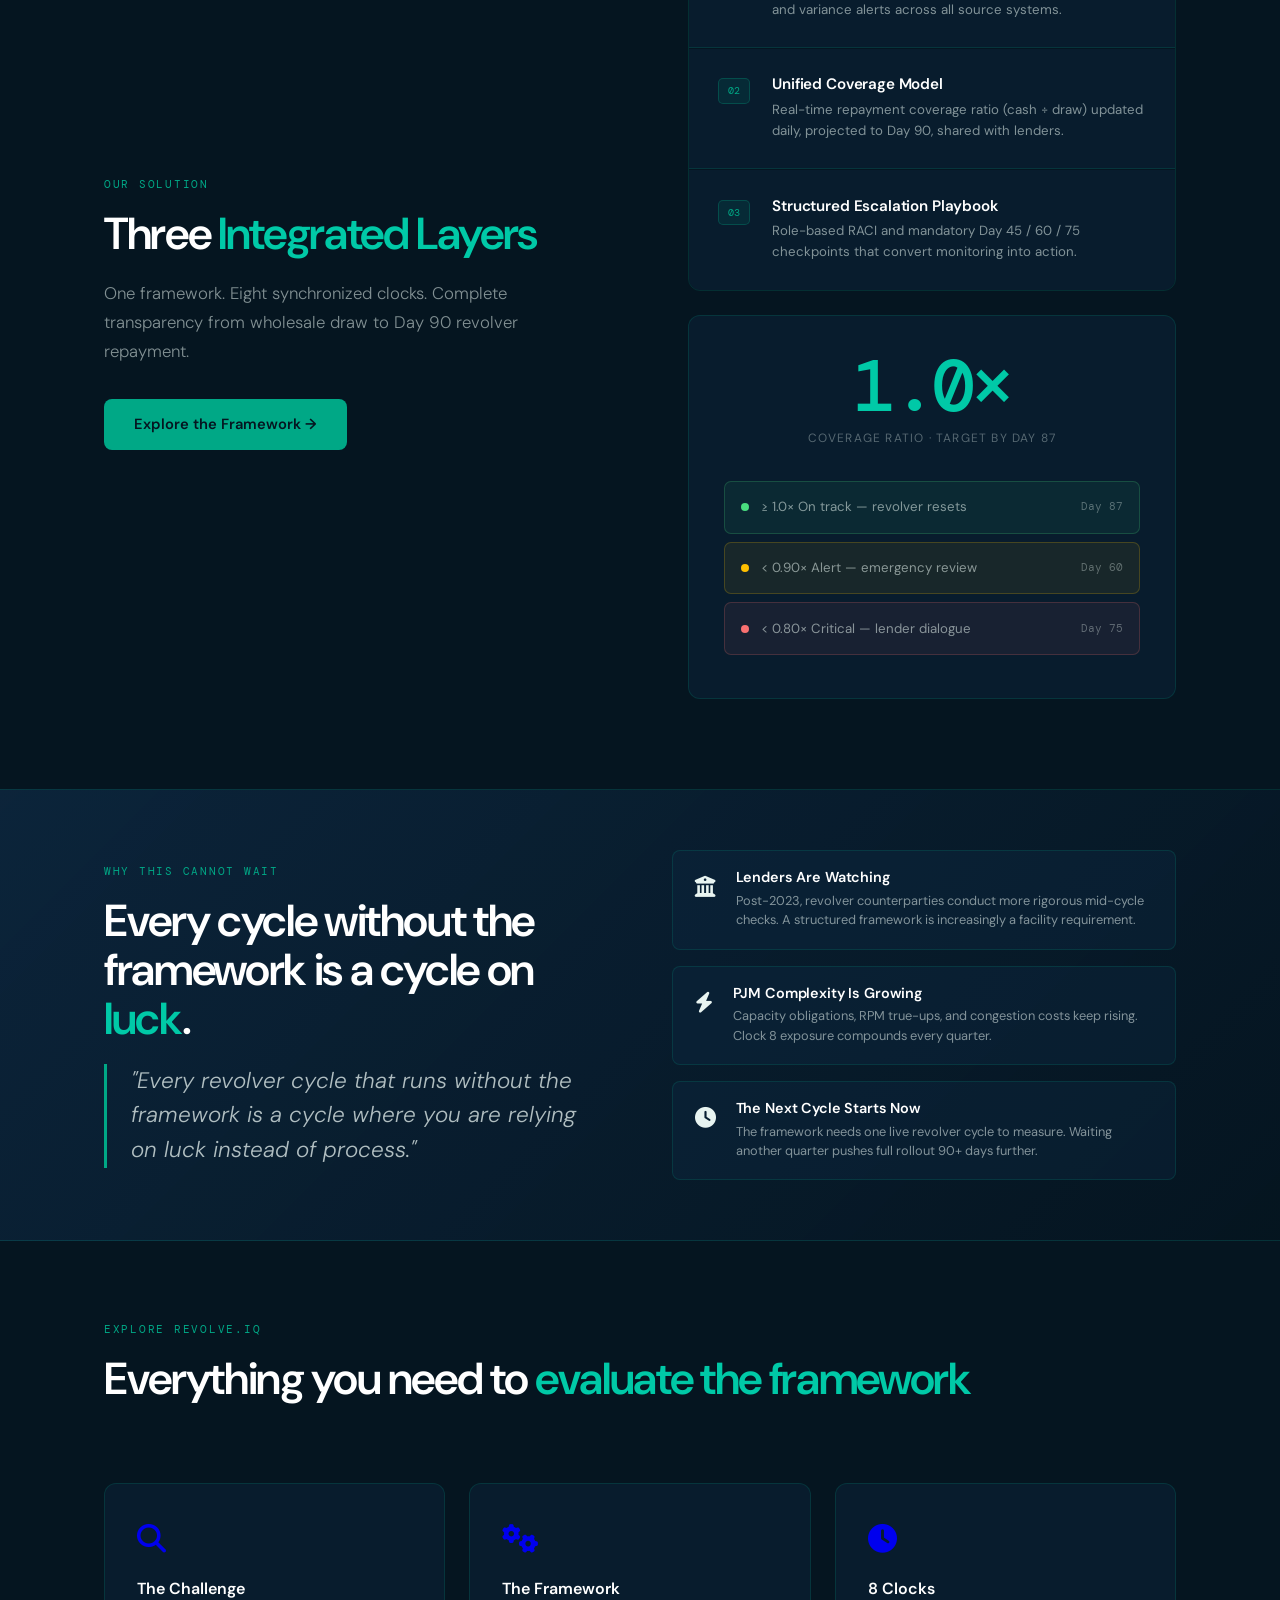
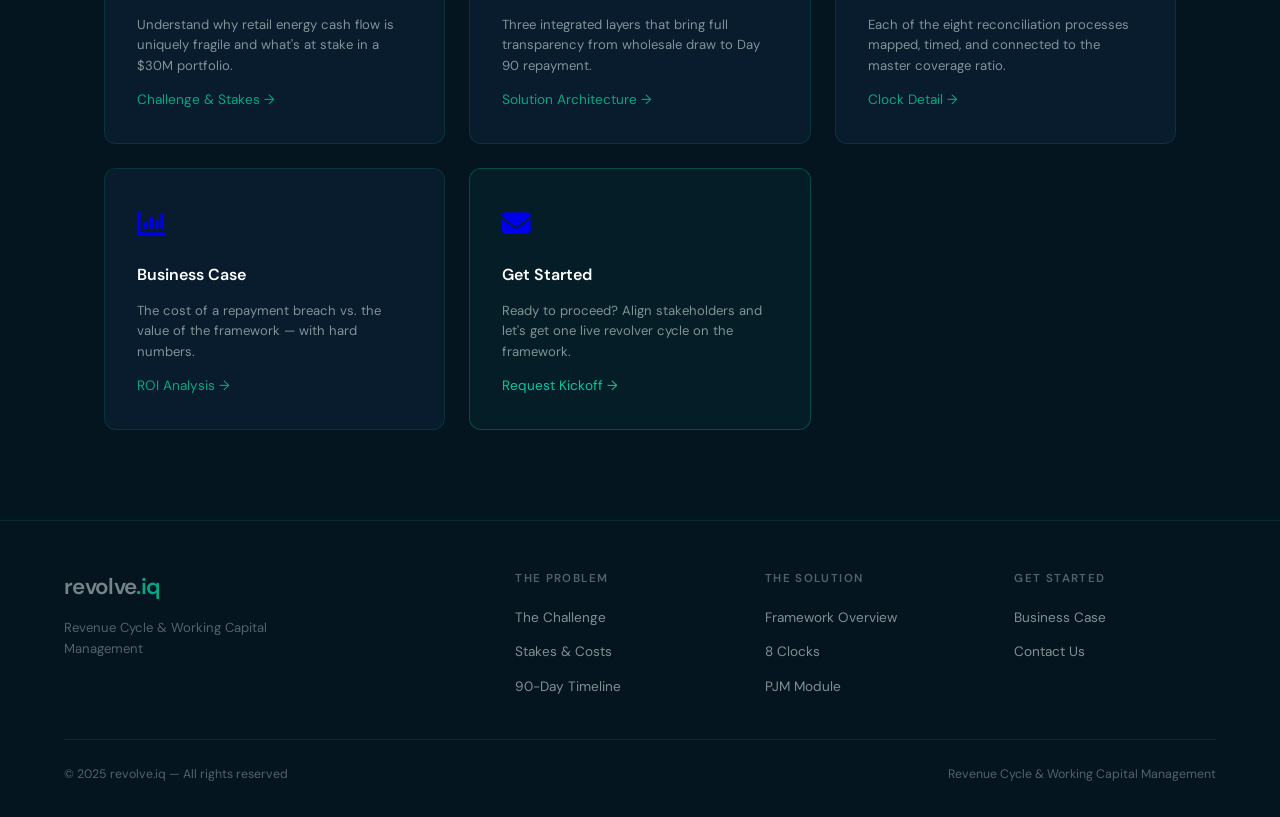
==== commit c42caf9b: "Replace emoji icons with Font Awesome across all pages Add Font Awesome 6 CDN and replace all ~36 Un" ====
--- a/index.html
+++ b/index.html
@@ -5,6 +5,7 @@
 <meta name="viewport" content="width=device-width, initial-scale=1.0">
 <title>revolve.iq — Revenue Cycle Intelligence</title>
 <meta name="description" content="8 clocks. One repayment goal. The Revenue Cycle Oversight Framework for retail energy operators.">
+<link rel="stylesheet" href="https://cdnjs.cloudflare.com/ajax/libs/font-awesome/6.5.1/css/all.min.css">
 <link rel="stylesheet" href="styles.css">
 <style>
 /* ── HERO ── */
@@ -326,22 +327,22 @@
       </div>
       <div class="problem-cards">
         <div class="prob-card reveal">
-          <div class="prob-icon">🗂</div>
+          <div class="prob-icon"><i class="fa-solid fa-folder-open"></i></div>
           <h4>Fragmented Systems</h4>
           <p>ETRM, CIS, MDM, EDI, AR, PJM eTools, treasury — each a silo with no shared view.</p>
         </div>
         <div class="prob-card reveal">
-          <div class="prob-icon">⚠️</div>
+          <div class="prob-icon"><i class="fa-solid fa-triangle-exclamation"></i></div>
           <h4>Invisible Risk</h4>
           <p>A 5% unbilled rate and $600K PJM gap can co-exist undetected until Day 75.</p>
         </div>
         <div class="prob-card reveal">
-          <div class="prob-icon">🔄</div>
+          <div class="prob-icon"><i class="fa-solid fa-arrows-rotate"></i></div>
           <h4>Manual Reconciliation</h4>
           <p>Hours of analyst review across multiple systems just to build a cash forecast model.</p>
         </div>
         <div class="prob-card reveal">
-          <div class="prob-icon">📅</div>
+          <div class="prob-icon"><i class="fa-solid fa-calendar-days"></i></div>
           <h4>Hard Deadline</h4>
           <p>Day 90 is non-negotiable. Missing it triggers penalties that directly erode margins.</p>
         </div>
@@ -402,21 +403,21 @@
       </div>
       <div class="urgency-points">
         <div class="up reveal">
-          <div class="up-icon">🏦</div>
+          <div class="up-icon"><i class="fa-solid fa-building-columns"></i></div>
           <div>
             <h4>Lenders Are Watching</h4>
             <p>Post-2023, revolver counterparties conduct more rigorous mid-cycle checks. A structured framework is increasingly a facility requirement.</p>
           </div>
         </div>
         <div class="up reveal">
-          <div class="up-icon">⚡</div>
+          <div class="up-icon"><i class="fa-solid fa-bolt"></i></div>
           <div>
             <h4>PJM Complexity Is Growing</h4>
             <p>Capacity obligations, RPM true-ups, and congestion costs keep rising. Clock 8 exposure compounds every quarter.</p>
           </div>
         </div>
         <div class="up reveal">
-          <div class="up-icon">🕐</div>
+          <div class="up-icon"><i class="fa-solid fa-clock"></i></div>
           <div>
             <h4>The Next Cycle Starts Now</h4>
             <p>The framework needs one live revolver cycle to measure. Waiting another quarter pushes full rollout 90+ days further.</p>
@@ -433,31 +434,31 @@
   </div>
   <div class="pages-grid">
     <a href="challenge.html" class="page-link-card reveal">
-      <div class="plc-icon">🔍</div>
+      <div class="plc-icon"><i class="fa-solid fa-magnifying-glass"></i></div>
       <div class="plc-title">The Challenge</div>
       <div class="plc-desc">Understand why retail energy cash flow is uniquely fragile and what's at stake in a $30M portfolio.</div>
       <div class="plc-arrow">Challenge & Stakes →</div>
     </a>
     <a href="framework.html" class="page-link-card reveal">
-      <div class="plc-icon">⚙️</div>
+      <div class="plc-icon"><i class="fa-solid fa-gears"></i></div>
       <div class="plc-title">The Framework</div>
       <div class="plc-desc">Three integrated layers that bring full transparency from wholesale draw to Day 90 repayment.</div>
       <div class="plc-arrow">Solution Architecture →</div>
     </a>
     <a href="clocks.html" class="page-link-card reveal">
-      <div class="plc-icon">🕐</div>
+      <div class="plc-icon"><i class="fa-solid fa-clock"></i></div>
       <div class="plc-title">8 Clocks</div>
       <div class="plc-desc">Each of the eight reconciliation processes mapped, timed, and connected to the master coverage ratio.</div>
       <div class="plc-arrow">Clock Detail →</div>
     </a>
     <a href="business-case.html" class="page-link-card reveal">
-      <div class="plc-icon">📊</div>
+      <div class="plc-icon"><i class="fa-solid fa-chart-column"></i></div>
       <div class="plc-title">Business Case</div>
       <div class="plc-desc">The cost of a repayment breach vs. the value of the framework — with hard numbers.</div>
       <div class="plc-arrow">ROI Analysis →</div>
     </a>
     <a href="contact.html" class="page-link-card reveal" style="border-color:rgba(0,168,134,0.35);background:rgba(0,168,134,0.06)">
-      <div class="plc-icon">📩</div>
+      <div class="plc-icon"><i class="fa-solid fa-envelope"></i></div>
       <div class="plc-title">Get Started</div>
       <div class="plc-desc">Ready to proceed? Align stakeholders and let's get one live revolver cycle on the framework.</div>
       <div class="plc-arrow" style="color:var(--teal-bright)">Request Kickoff →</div>
